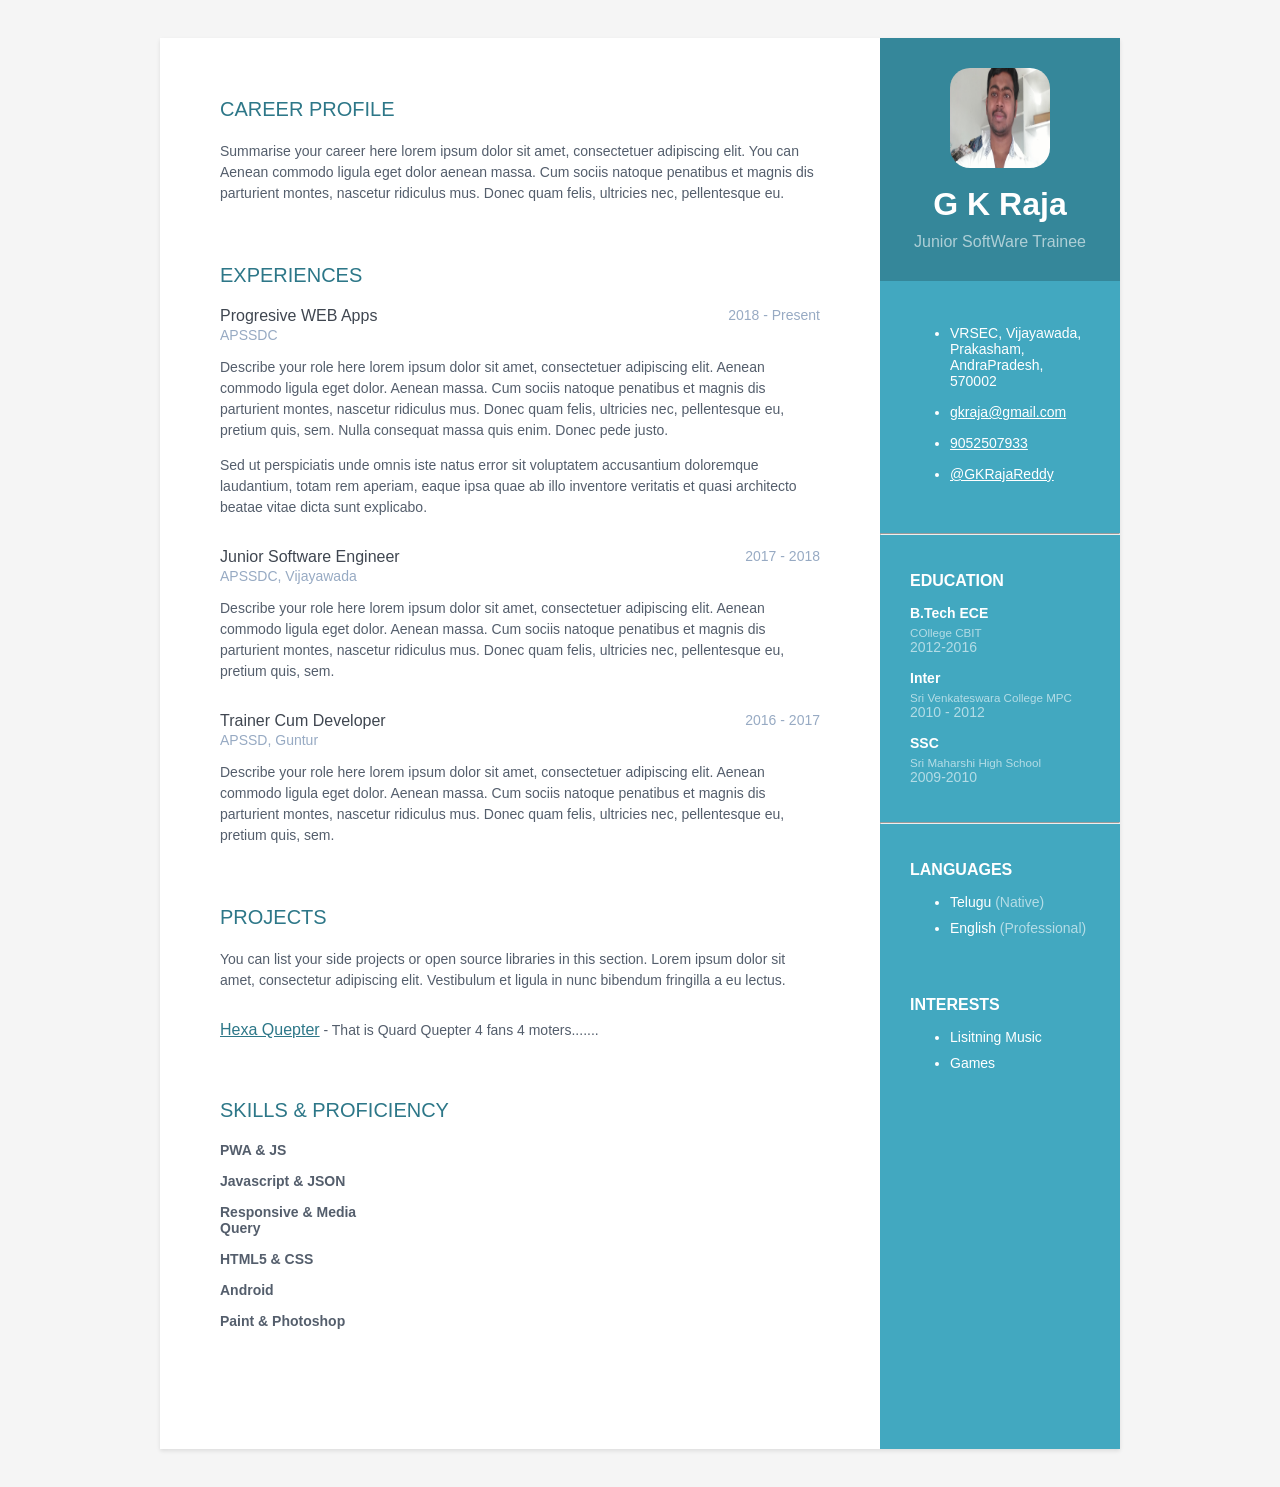
==== page2.html @ 22bff0ea "Resume project" ====
<!DOCTYPE html>
<html>
<head>
    <title>Raja Resume</title>
    <meta charset="utf-8">
    <meta http-equiv="X-UA-Compatible" content="IE=edge">
    <meta name="viewport" content="width=device-width, initial-scale=1.0">
    <link id="theme-style" rel="stylesheet" href="src/css/style3.css">
</head>
<body>
    <div class="wrapper">
        <div class="sidebar-wrapper">
            <div class="profile-container">
                <img class="profile" src="src/img/raja.jpg" height="100px" width="100px" alt="images" />
                <h1 class="name">G K Raja</h1>
                <h3 class="tagline">Junior SoftWare Trainee</h3>
            </div><!--//profile-container-->
            <div class="contact-container container-block">
                <ul class="list-unstyled contact-list">
                  <li class="addres">VRSEC, Vijayawada, Prakasham, AndraPradesh, 570002</li>
                    <li class="email"><a href="mailto: raja.apssdc@gmail.com">gkraja@gmail.com</a></li>
                    <li class="phone"><a href="tel:9052507933">9052507933</a></li>
                    <li class="twitter"><a href="https://twitter.com/" target="_blank">@GKRajaReddy</a></li>
                </ul>
            </div>
            <hr><!--//contact-container-->
            <div class="education-container container-block">
                <h2 class="container-block-title">Education</h2>
                <div class="item">
                    <h4 class="degree">B.Tech ECE </h4>
                    <h5 class="meta">COllege CBIT</h5>
                    <div class="time">2012-2016</div>
                </div><!--//item-->
                <div class="item">
                    <h4 class="degree">Inter</h4>
                    <h5 class="meta">Sri Venkateswara College MPC</h5>
                    <div class="time">2010 - 2012</div>
                </div>
                <div class="item">
                    <h4 class="degree">SSC</h4>
                    <h5 class="meta">Sri Maharshi High School</h5>
                    <div class="time">2009-2010</div>
                </div><!--//item-->
            </div>
            <hr><!--//education-container-->
            <div class="languages-container container-block">
                <h2 class="container-block-title">Languages</h2>
                <ul class="list-unstyled interests-list">
                    <li>Telugu <span class="lang-desc">(Native)</span></li>
                    <li>English <span class="lang-desc">(Professional)</span></li>
                </ul>
            </div><!--//interests-->
            <div class="interests-container container-block">
                <h2 class="container-block-title">Interests</h2>
                <ul class="list-unstyled interests-list">
                    <li>Lisitning Music</li>
                    <li>Games</li>
                </ul>
            </div><!--//interests-->
        </div><!--//sidebar-wrapper-->
        <div class="main-wrapper">
            <section class="section summary-section">
                <h2 class="section-title"></i>Career Profile</h2>
                <div class="summary">
                    <p>Summarise your career here lorem ipsum dolor sit amet, consectetuer adipiscing elit. You can  Aenean commodo ligula eget dolor aenean massa. Cum sociis natoque penatibus et magnis dis parturient montes, nascetur ridiculus mus. Donec quam felis, ultricies nec, pellentesque eu.</p>
                </div><!--//summary-->
            </section><!--//section-->
            <section class="section experiences-section">
                <h2 class="section-title"></i>Experiences</h2>
                <div class="item">
                    <div class="meta">
                        <div class="upper-row">
                            <h3 class="job-title">Progresive WEB Apps</h3>
                            <div class="time">2018 - Present</div>
                        </div><!--//upper-row-->
                        <div class="company">APSSDC</div>
                    </div><!--//meta-->
                    <div class="details">
                        <p>Describe your role here lorem ipsum dolor sit amet, consectetuer adipiscing elit. Aenean commodo ligula eget dolor. Aenean massa. Cum sociis natoque penatibus et magnis dis parturient montes, nascetur ridiculus mus. Donec quam felis, ultricies nec, pellentesque eu, pretium quis, sem. Nulla consequat massa quis enim. Donec pede justo.</p>
                        <p>Sed ut perspiciatis unde omnis iste natus error sit voluptatem accusantium doloremque laudantium, totam rem aperiam, eaque ipsa quae ab illo inventore veritatis et quasi architecto beatae vitae dicta sunt explicabo. </p>
                    </div><!--//details-->
                </div><!--//item-->
                <div class="item">
                    <div class="meta">
                        <div class="upper-row">
                            <h3 class="job-title">Junior Software Engineer</h3>
                            <div class="time">2017 - 2018</div>
                        </div><!--//upper-row-->
                        <div class="company">APSSDC, Vijayawada</div>
                    </div><!--//meta-->
                    <div class="details">
                        <p>Describe your role here lorem ipsum dolor sit amet, consectetuer adipiscing elit. Aenean commodo ligula eget dolor. Aenean massa. Cum sociis natoque penatibus et magnis dis parturient montes, nascetur ridiculus mus. Donec quam felis, ultricies nec, pellentesque eu, pretium quis, sem.</p>
                    </div><!--//details-->
                </div><!--//item-->
                <div class="item">
                    <div class="meta">
                        <div class="upper-row">
                            <h3 class="job-title">Trainer Cum Developer</h3>
                            <div class="time">2016 - 2017</div>
                        </div><!--//upper-row-->
                        <div class="company">APSSD, Guntur</div>
                    </div><!--//meta-->
                    <div class="details">
                        <p>Describe your role here lorem ipsum dolor sit amet, consectetuer adipiscing elit. Aenean commodo ligula eget dolor. Aenean massa. Cum sociis natoque penatibus et magnis dis parturient montes, nascetur ridiculus mus. Donec quam felis, ultricies nec, pellentesque eu, pretium quis, sem.</p>
                    </div><!--//details-->
                </div><!--//item-->
            </section><!--//section-->
            <section class="section projects-section">
                <h2 class="section-title"></i>Projects</h2>
                <div class="intro">
                    <p>You can list your side projects or open source libraries in this section. Lorem ipsum dolor sit amet, consectetur adipiscing elit. Vestibulum et ligula in nunc bibendum fringilla a eu lectus.</p>
                </div><!--//intro-->
                <div class="item">
                    <span class="project-title"><a href="#hook">Hexa Quepter</a></span> - <span class="project-tagline">That is Quard Quepter 4 fans 4 moters.......</span>
                </div><!--//item-->
                <div class="item">
                    <span class="project-tagline"></span>
                </div><!--//item-->
            </section><!--//section-->
            <section class="skills-section section">
                <h2 class="section-title">Skills &amp; Proficiency</h2>
                <div class="skillset">
                    <div class="item">
                        <h3 class="level-title">PWA &amp; JS</h3>
                        </div><!--//item-->
                    <div class="item">
                        <h3 class="level-title">Javascript &amp; JSON</h3>
                      </div><!--//item-->
                    <div class="item">
                        <h3 class="level-title">Responsive &amp; Media Query</h3>
                        </div><!--//item-->
                    <div class="item">
                        <h3 class="level-title">HTML5 &amp; CSS</h3>
                      </div><!--//item-->
                    <div class="item">
                        <h3 class="level-title">Android</h3>
                    </div><!--//item-->
                    <div class="item">
                        <h3 class="level-title">Paint &amp; Photoshop</h3>
                    </div><!--//item-->
                </div>
            </section><!--//skills-section-->
        </div><!--//main-body-->
    </div>
  </body>
</html>
---- src/css/style3.css ----
body {
  font-family: 'Roboto', sans-serif;
  color: #545E6C;
  background: #f5f5f5;
  font-size: 14px;
  padding: 30px;
}
h1,h2,h3,h4,h5,h6 {
  font-weight: 700;
}
a {
  color: #2d7788;
}
a:hover {
  text-decoration: underline;
  color: #1a454f;
}
a:focus {
  text-decoration: none;
}
p {
  line-height: 1.5;
}
.wrapper {
  background: #42A8C0;
  max-width: 960px;
  margin: 0 auto;
  position: relative;
  box-shadow: 0px 2px 4px rgba(0, 0, 0, 0.1);
}
.sidebar-wrapper {
  background: #42A8C0;
  position: absolute;
  right: 0;
  width: 240px;
  height: 100%;
  min-height: 800px;
  color: #fff;
}
.sidebar-wrapper a {
  color: #fff;
}
.sidebar-wrapper .profile-container {
  padding: 30px;
  background: rgba(0, 0, 0, 0.2);
  text-align: center;
  color: #fff;
}
.sidebar-wrapper .profile-container img{
border-radius: 20px;
}
.sidebar-wrapper .name {
  font-size: 32px;
  font-weight: 900;
  margin-top: 0;
  margin-bottom: 10px;
}
.sidebar-wrapper .tagline {
  color: rgba(255, 255, 255, 0.6);
  font-size: 16px;
  font-weight: 400;
  margin-top: 0;
  margin-bottom: 0;
}
.sidebar-wrapper .profile {
  margin-bottom: 15px;
}
.sidebar-wrapper .contact-list .fa {
  margin-right: 5px;
  font-size: 18px;
  vertical-align: middle;
}
.sidebar-wrapper .contact-list li {
  margin-bottom: 15px;
}
.sidebar-wrapper .contact-list li:last-child {
  margin-bottom: 0;
}
.sidebar-wrapper .contact-list .email .fa {
  font-size: 14px;
}
.sidebar-wrapper .container-block {
  padding: 30px;
}
.sidebar-wrapper .container-block-title {
  text-transform: uppercase;
  font-size: 16px;
  font-weight: 700;
  margin-top: 0;
  margin-bottom: 15px;
}
.sidebar-wrapper .degree {
  font-size: 14px;
  margin-top: 0;
  margin-bottom: 5px;
}
.sidebar-wrapper .education-container .item {
  margin-bottom: 15px;
}
.sidebar-wrapper .education-container .item:last-child {
  margin-bottom: 0;
}
.sidebar-wrapper .education-container .meta {
  color: rgba(255, 255, 255, 0.6);
  font-weight: 500;
  margin-bottom: 0px;
  margin-top: 0;
}
.sidebar-wrapper .education-container .time {
  color: rgba(255, 255, 255, 0.6);
  font-weight: 500;
  margin-bottom: 0px;
}
.sidebar-wrapper .languages-container .lang-desc {
  color: rgba(255, 255, 255, 0.6);
}
.sidebar-wrapper .languages-list {
  margin-bottom: 0;
}
.sidebar-wrapper .languages-list li {
  margin-bottom: 10px;
}
.sidebar-wrapper .languages-list li:last-child {
  margin-bottom: 0;
}
.sidebar-wrapper .interests-list {
  margin-bottom: 0;
}
.sidebar-wrapper .interests-list li {
  margin-bottom: 10px;
}
.sidebar-wrapper .interests-list li:last-child {
  margin-bottom: 0;
}
.main-wrapper {
  background: #fff;
  padding: 60px;
  padding-right: 300px;
}
.main-wrapper .section-title {
  text-transform: uppercase;
  font-size: 20px;
  font-weight: 500;
  color: #2d7788;
  position: relative;
  margin-top: 0;
  margin-bottom: 20px;
}

.main-wrapper .section {
  margin-bottom: 60px;
}
.main-wrapper .experiences-section .item {
  margin-bottom: 30px;
}
.main-wrapper .upper-row {
  position: relative;
  overflow: hidden;
  margin-bottom: 2px;
}
.main-wrapper .job-title {
  color: #3F4650;
  font-size: 16px;
  margin-top: 0;
  margin-bottom: 0;
  font-weight: 500;
}
.main-wrapper .time {
  position: absolute;
  right: 0;
  top: 0;
  color: #97AAC3;
}
.main-wrapper .company {
  margin-bottom: 10px;
  color: #97AAC3;
}
.main-wrapper .project-title {
  font-size: 16px;
  font-weight: 400;
  margin-top: 0;
  margin-bottom: 5px;
}
.main-wrapper .projects-section .intro {
  margin-bottom: 30px;
}
.main-wrapper .projects-section .item {
  margin-bottom: 15px;
}
.skillset .item {
  margin-bottom: 15px;
  overflow: hidden;
}
.skillset .level-title {
  font-size: 14px;
  margin-top: 0;
  margin-bottom: 12px;
}
.skillset .level-bar {
  height: 12px;
  background: #f5f5f5;
}
.skillset .level-bar-inner {
  height: 12px;
  background: #7bc2d3;
}
.footer {
  padding: 30px;
  padding-top: 60px;
}
.footer .copyright {
  line-height: 1.6;
  color: #545E6C;
  font-size: 13px;
}
.footer .fa-heart {
  color: #fb866a;
}
@media (max-width: 767px) {
  .sidebar-wrapper {
    position: static;
    width: inherit;
  }
  .main-wrapper {
    padding: 30px;
  }
  .main-wrapper .time {
    position: static;
    display: block;
    margin-top: 5px;
  }
  .main-wrapper .upper-row {
    margin-bottom: 0;
  }
}
@media (min-width: 992px) {
  .skillset .level-title {
    display: inline-block;
    float: left;
    width: 30%;
    margin-bottom: 0;
  }
  .skillset .level-bar {
    display: inline-block;
    width: 70%;
    float: left;
    position: relative;
    top: 1px;
  }
}
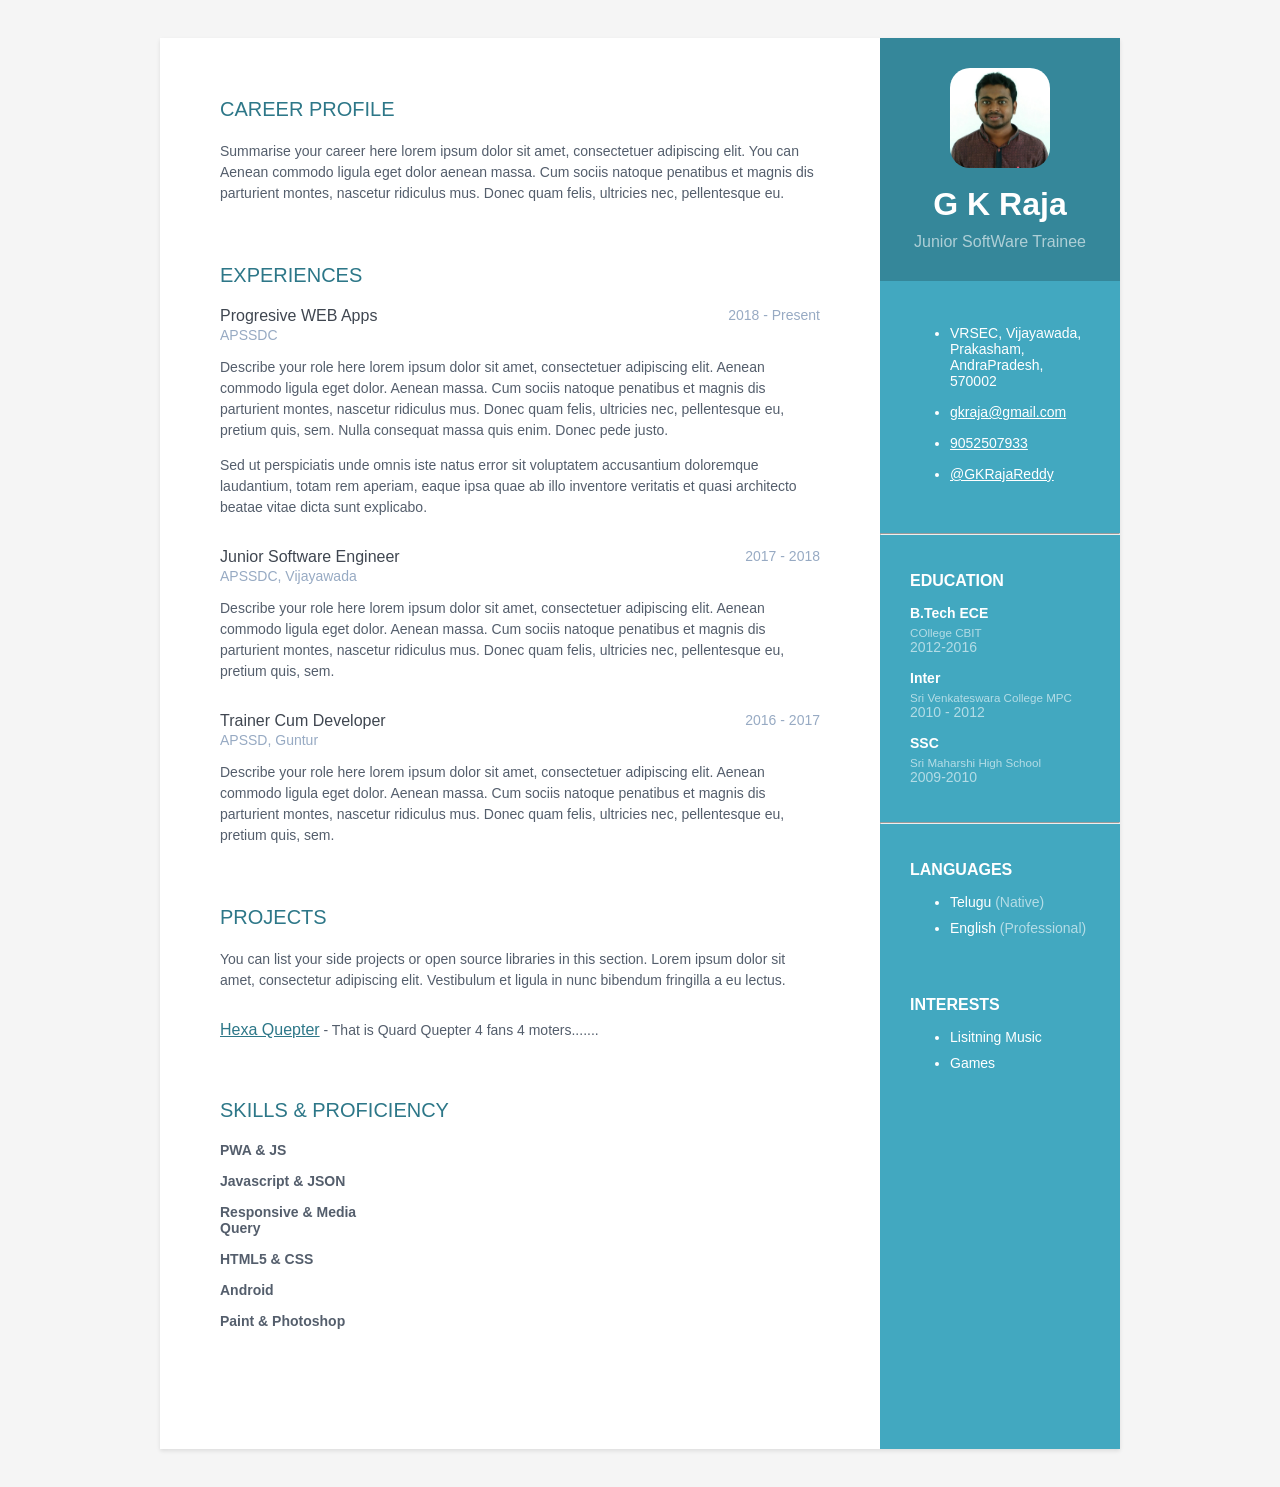
==== commit ed1d6b09: "added css using flexbox concept  and chenges images" ====
--- a/page2.html
+++ b/page2.html
@@ -11,7 +11,7 @@
     <div class="wrapper">
         <div class="sidebar-wrapper">
             <div class="profile-container">
-                <img class="profile" src="src/img/raja.jpg" height="100px" width="100px" alt="images" />
+                <img class="profile" src="src/img/raja2.jpg" height="100px" width="100px" alt="images" />
                 <h1 class="name">G K Raja</h1>
                 <h3 class="tagline">Junior SoftWare Trainee</h3>
             </div><!--//profile-container-->
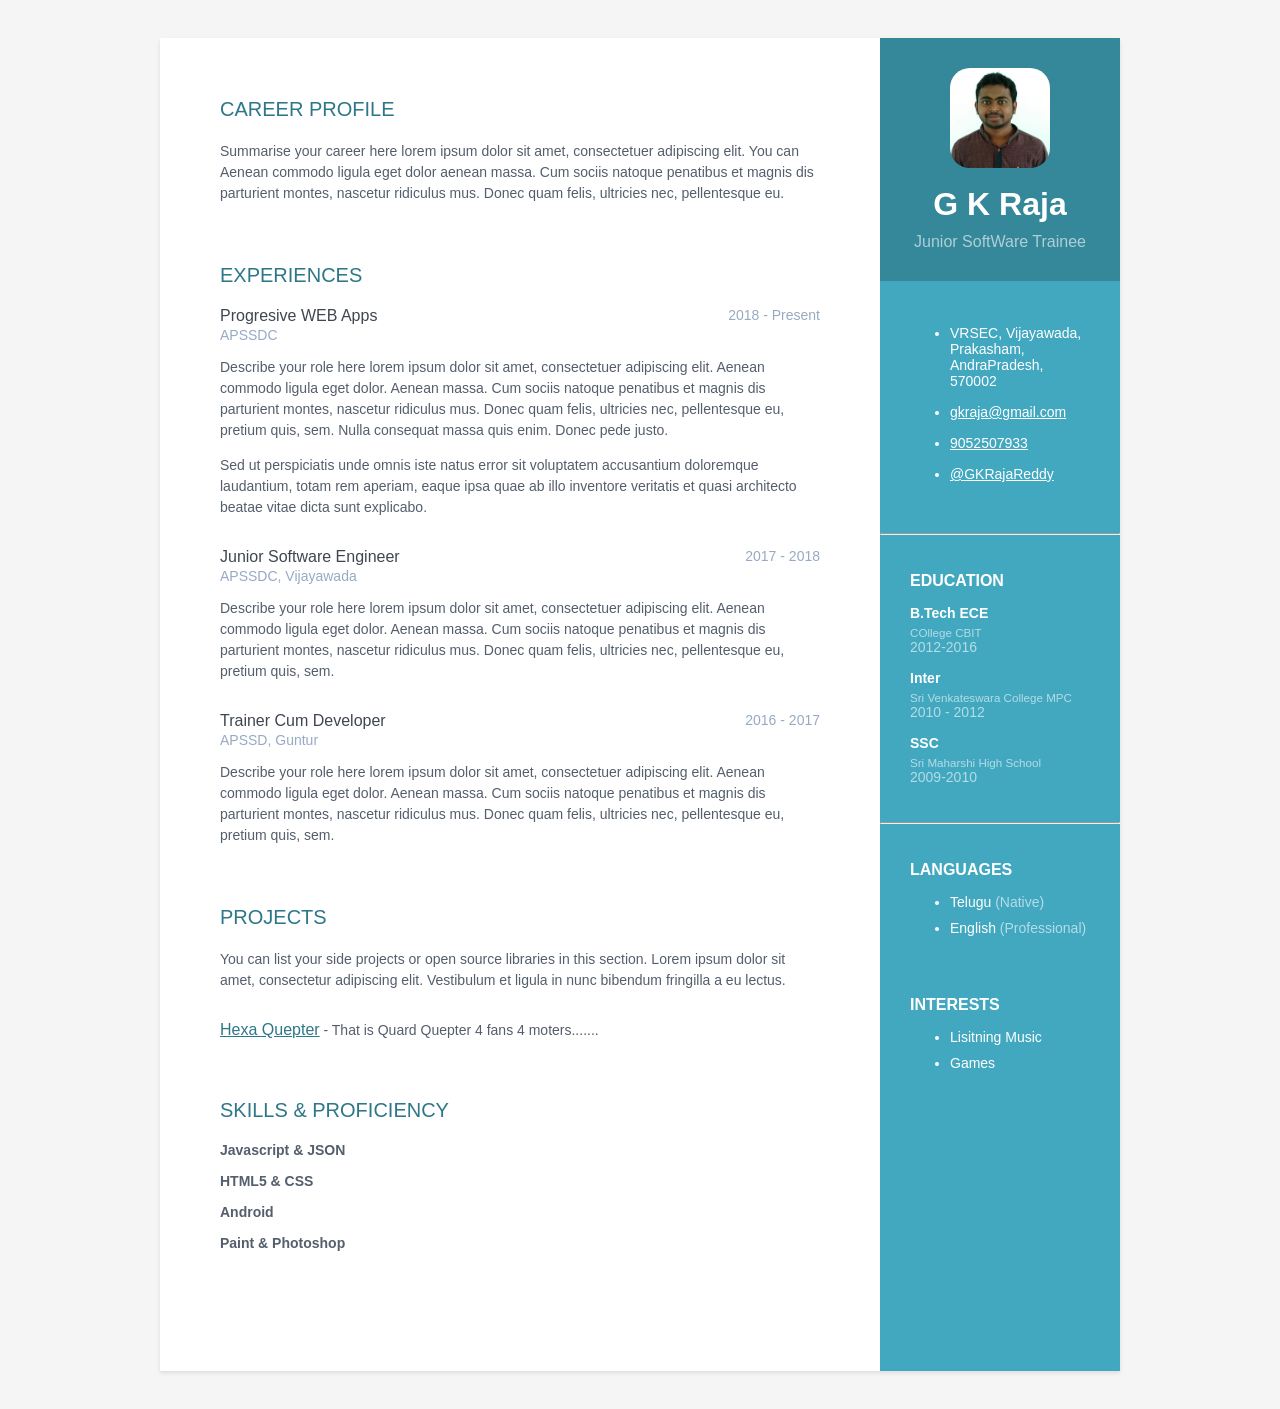
==== commit f24aabc9: "Dynamic Data through JSON" ====
--- a/page2.html
+++ b/page2.html
@@ -120,16 +120,10 @@
             <section class="skills-section section">
                 <h2 class="section-title">Skills &amp; Proficiency</h2>
                 <div class="skillset">
-                    <div class="item">
-                        <h3 class="level-title">PWA &amp; JS</h3>
-                        </div><!--//item-->
-                    <div class="item">
+                  <div class="item">
                         <h3 class="level-title">Javascript &amp; JSON</h3>
                       </div><!--//item-->
-                    <div class="item">
-                        <h3 class="level-title">Responsive &amp; Media Query</h3>
-                        </div><!--//item-->
-                    <div class="item">
+                      <div class="item">
                         <h3 class="level-title">HTML5 &amp; CSS</h3>
                       </div><!--//item-->
                     <div class="item">
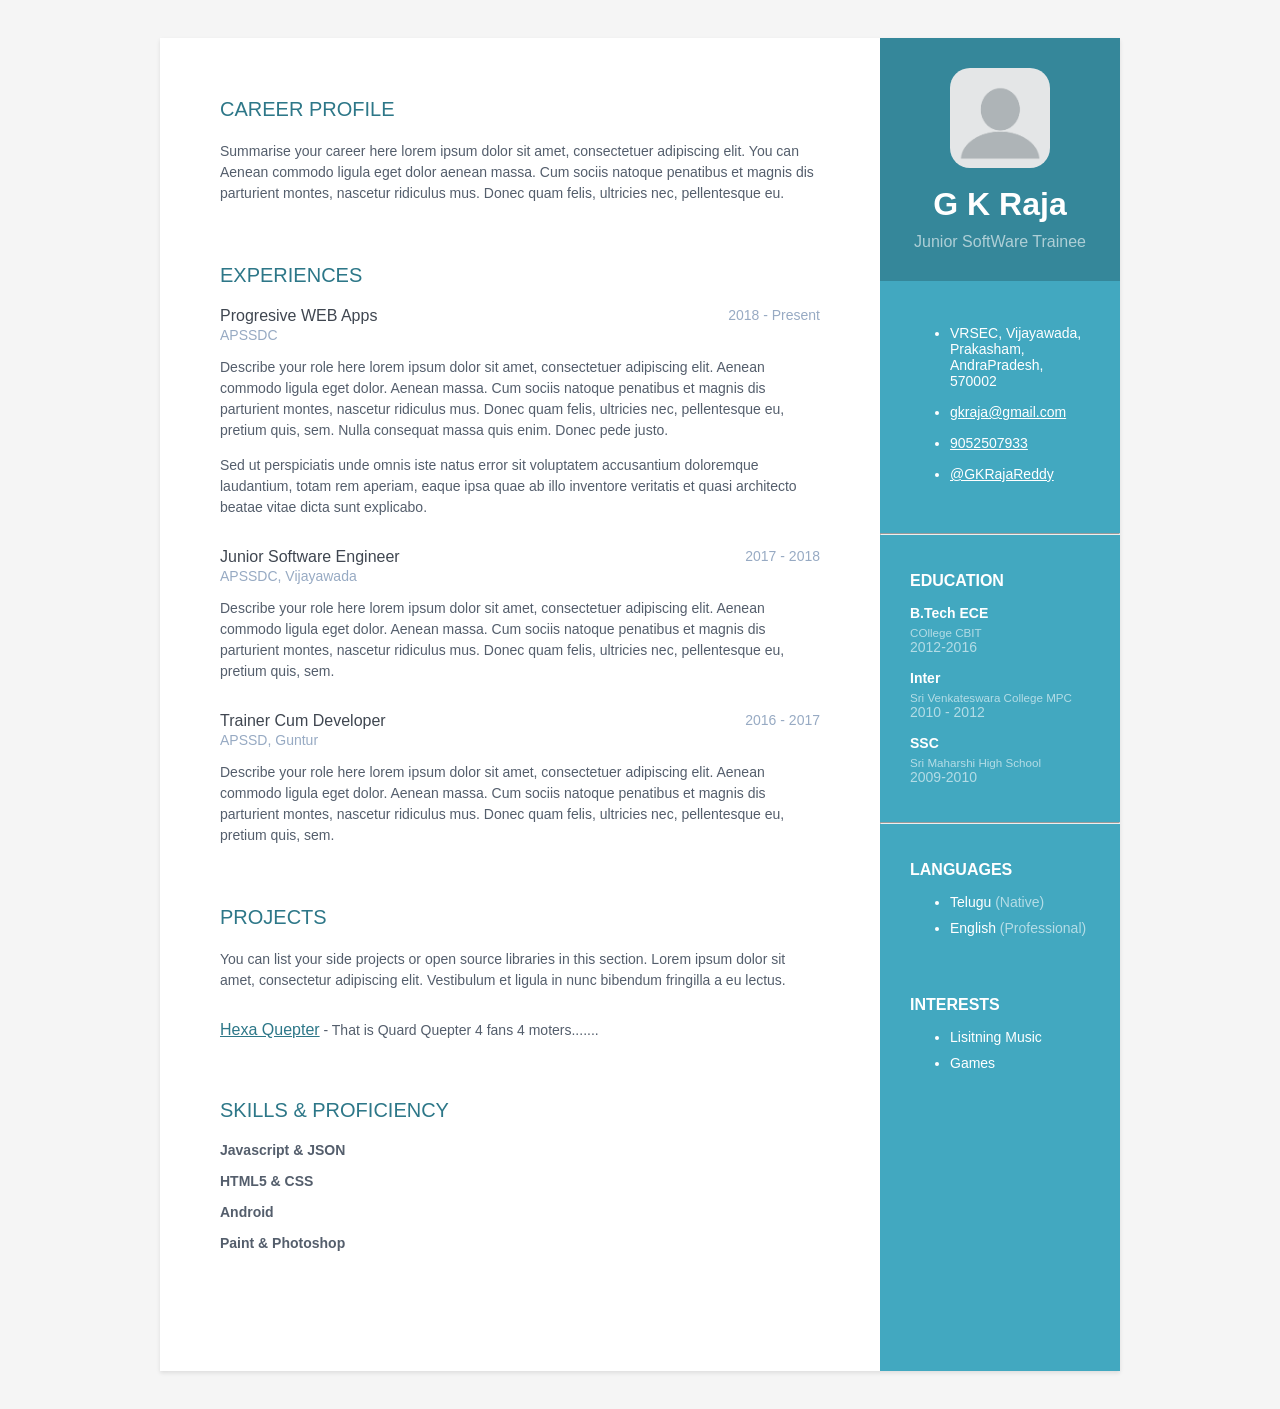
==== commit 8e685bbd: "Profile chenges" ====
--- a/page2.html
+++ b/page2.html
@@ -11,7 +11,7 @@
     <div class="wrapper">
         <div class="sidebar-wrapper">
             <div class="profile-container">
-                <img class="profile" src="src/img/raja2.jpg" height="100px" width="100px" alt="images" />
+                <img class="profile" src="src/img/profile.png" height="100px" width="100px" alt="images" />
                 <h1 class="name">G K Raja</h1>
                 <h3 class="tagline">Junior SoftWare Trainee</h3>
             </div><!--//profile-container-->
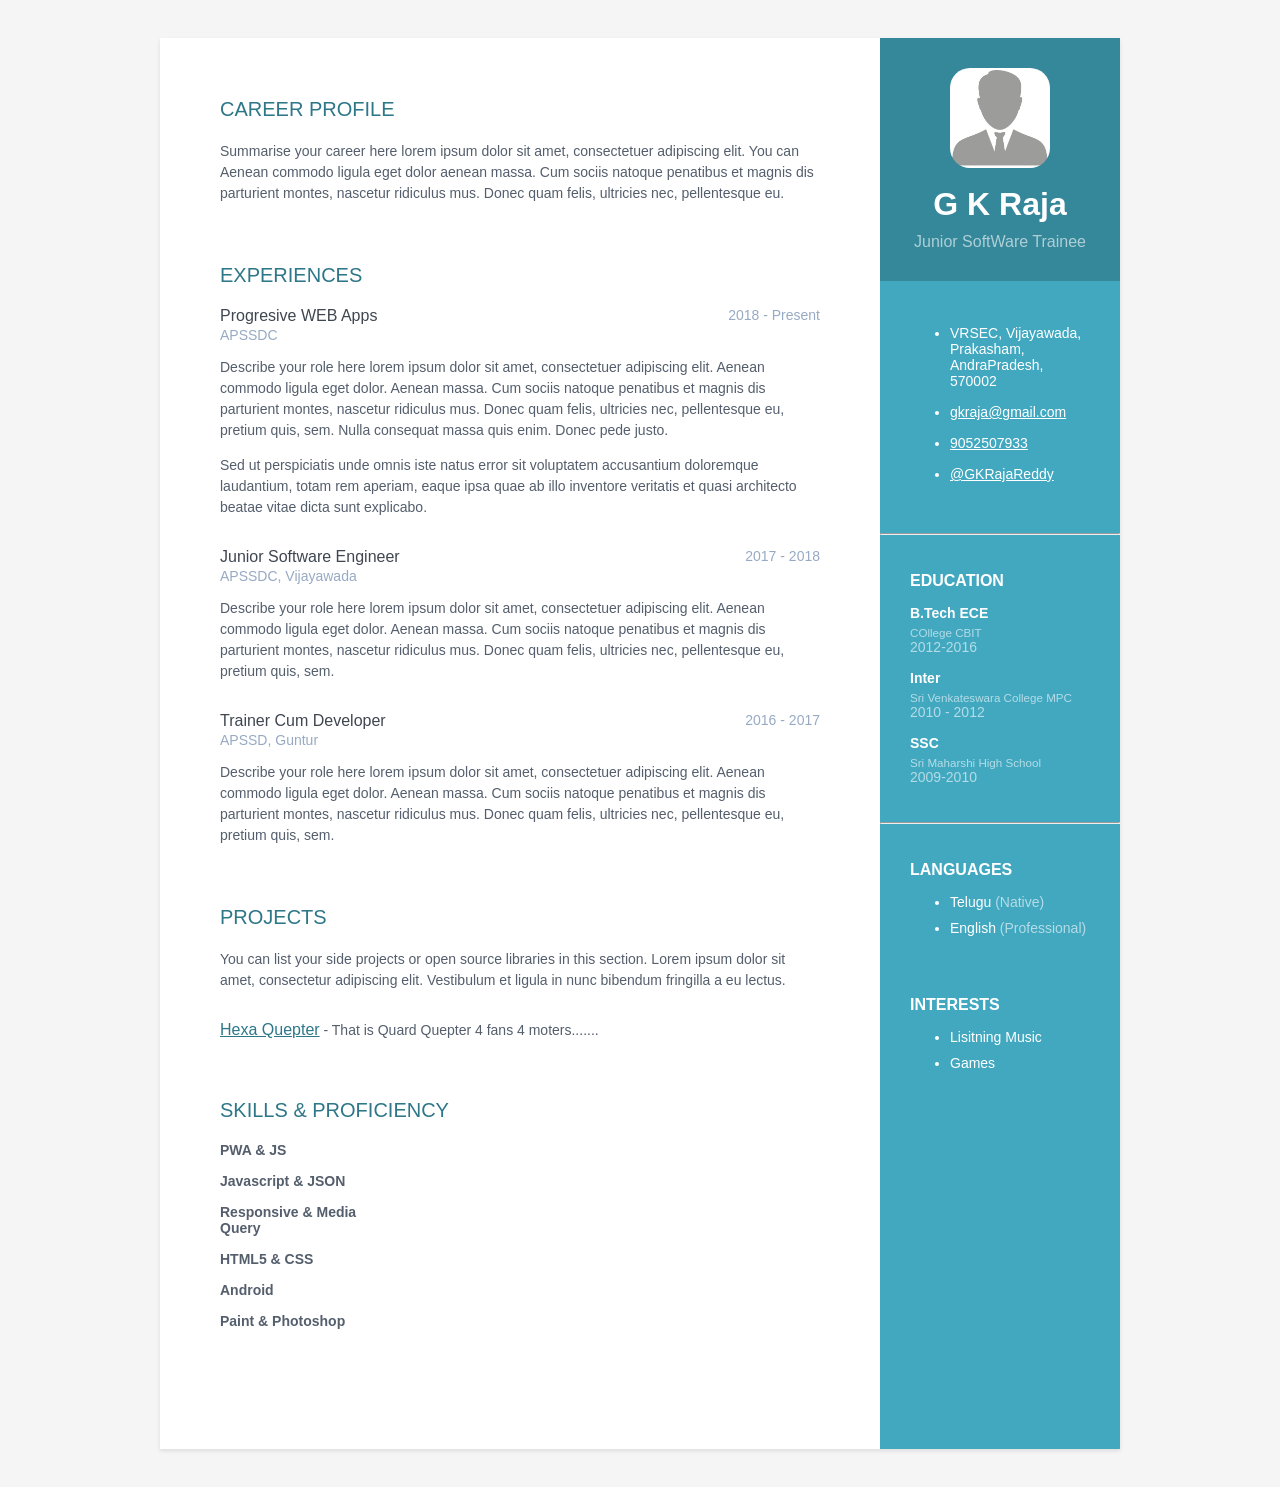
==== commit bdaf2bee: "compleate project after  modification" ====
--- a/page2.html
+++ b/page2.html
@@ -11,7 +11,7 @@
     <div class="wrapper">
         <div class="sidebar-wrapper">
             <div class="profile-container">
-                <img class="profile" src="src/img/profile.png" height="100px" width="100px" alt="images" />
+                <img class="profile" src="src/img/images.png" height="100px" width="100px" alt="images" />
                 <h1 class="name">G K Raja</h1>
                 <h3 class="tagline">Junior SoftWare Trainee</h3>
             </div><!--//profile-container-->
@@ -120,10 +120,16 @@
             <section class="skills-section section">
                 <h2 class="section-title">Skills &amp; Proficiency</h2>
                 <div class="skillset">
-                  <div class="item">
+                    <div class="item">
+                        <h3 class="level-title">PWA &amp; JS</h3>
+                        </div><!--//item-->
+                    <div class="item">
                         <h3 class="level-title">Javascript &amp; JSON</h3>
                       </div><!--//item-->
-                      <div class="item">
+                    <div class="item">
+                        <h3 class="level-title">Responsive &amp; Media Query</h3>
+                        </div><!--//item-->
+                    <div class="item">
                         <h3 class="level-title">HTML5 &amp; CSS</h3>
                       </div><!--//item-->
                     <div class="item">
